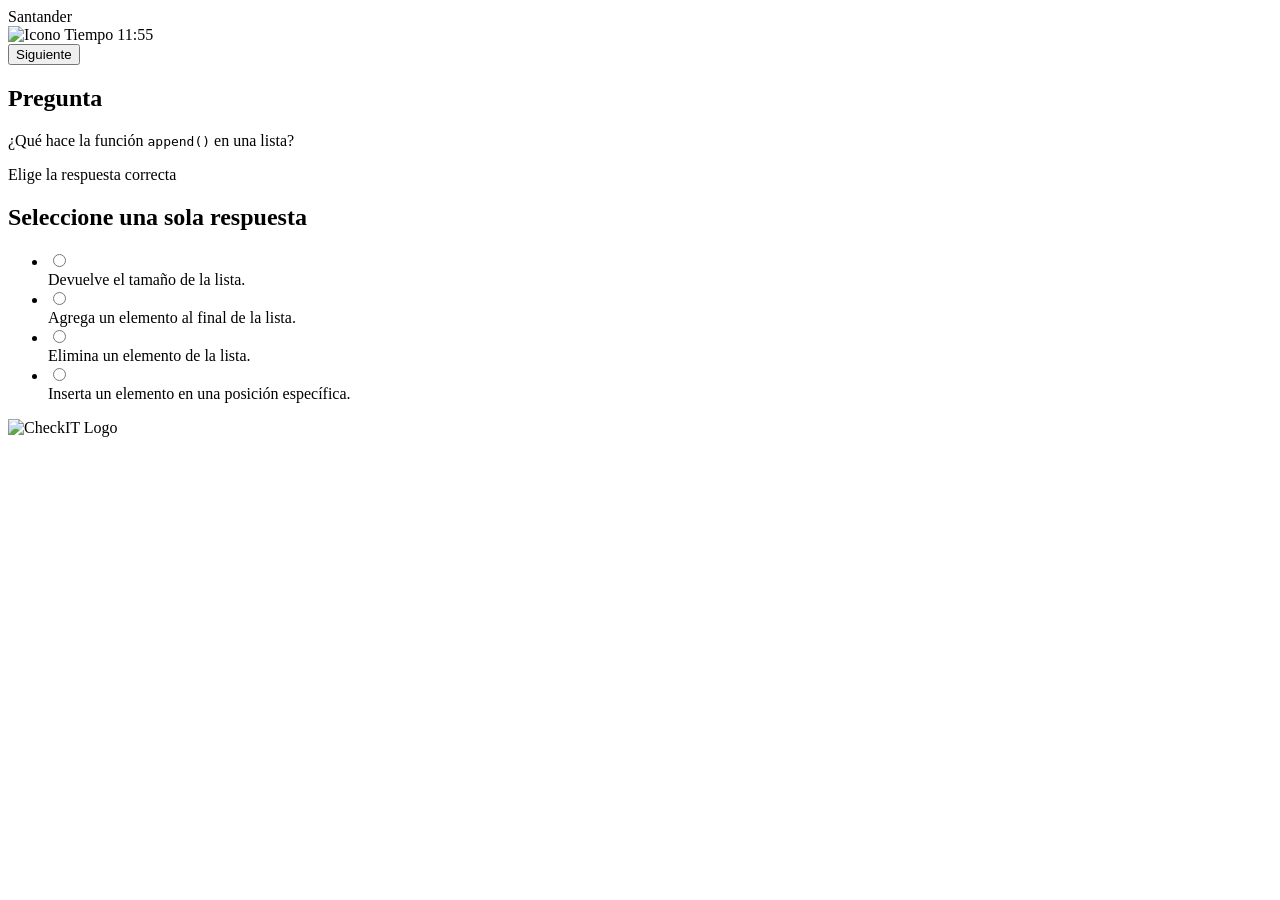
==== CheckIT/Candidato/evaluacion-txt.html @ 127ccbf1 "Agregar archivos de proyecto." ====
<!DOCTYPE html>
<html lang="es">
<head>
    <meta charset="UTF-8">
    <meta name="viewport" content="width=device-width, initial-scale=1.0">
    <title>CheckIT - Pregunta</title>
    <link href="https://fonts.googleapis.com/css2?family=Inter:wght@400;700&family=Roboto:wght@400&display=swap" rel="stylesheet">
    <link rel="stylesheet" href="styles.css">

</head>
<body id="checkit-pregunta">
    <div class="header">
        <div class="logo">Santander</div>
        <div class="timer">
            <img src="imagen/icon-tiempo.png" alt="Icono Tiempo" width="14" height="17">
            11:55
            <div class="progress-bar">
                <div class="progress"></div>
            </div>
        </div>
        <button class="next-button">Siguiente</button>
    </div>
    <div class="container">
        <div class="question-container">
            <div class="question">
                <h2>Pregunta</h2>
                <p>¿Qué hace la función <code>append()</code> en una lista?</p>
                <p>Elige la respuesta correcta</p>
            </div>
            <div class="options">
                <div class="options-title">
                    <h2>Seleccione una sola respuesta</h2>
                </div>
                <ul>
                    <li>
                        <label>
                            <input type="radio" name="answer" value="1">
                            <div class="option-container">Devuelve el tamaño de la lista.</div>
                        </label>
                    </li>
                    <li>
                        <label>
                            <input type="radio" name="answer" value="2">
                            <div class="option-container">Agrega un elemento al final de la lista.</div>
                        </label>
                    </li>
                    <li>
                        <label>
                            <input type="radio" name="answer" value="3">
                            <div class="option-container">Elimina un elemento de la lista.</div>
                        </label>
                    </li>
                    <li>
                        <label>
                            <input type="radio" name="answer" value="4">
                            <div class="option-container">Inserta un elemento en una posición específica.</div>
                        </label>
                    </li>
                </ul>
            </div>
        </div>
    </div>
    <div class="footer">
        <img src="imagen/lg-checkIT.png" alt="CheckIT Logo">
    </div>
    <script>
        document.querySelectorAll('.option-container').forEach(option => {
            option.addEventListener('dblclick', function() {
                if (this.classList.contains('doubt')) {
                    this.classList.remove('doubt');
                } else {
                    this.classList.add('doubt');
                }
            });
        });
    </script>
</body>
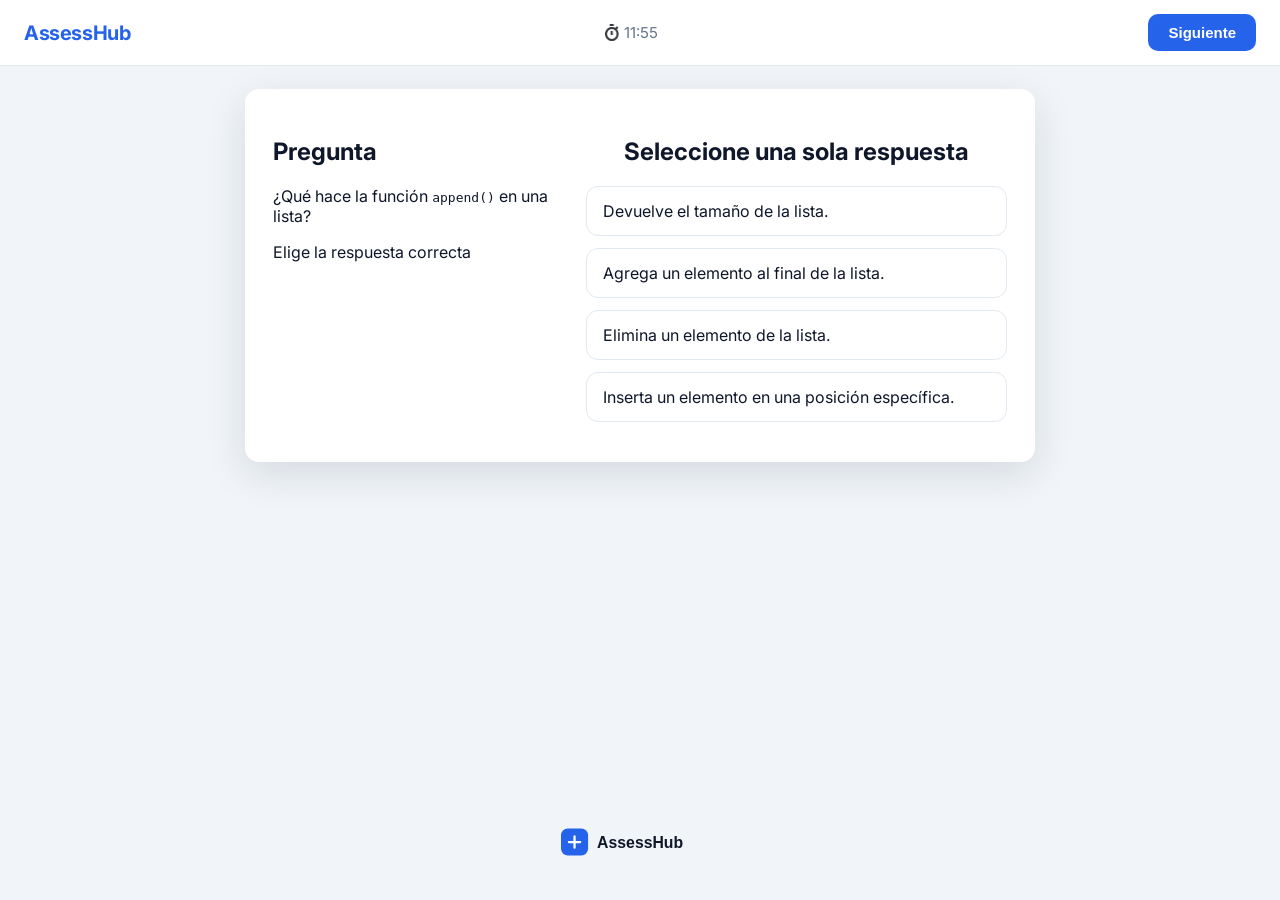
==== commit b016f785: "portfolio: AssessHub branding, UI refresh, neutralize DB secrets - Replace Check IT / Santander disp" ====
--- a/CheckIT/Candidato/evaluacion-txt.html
+++ b/CheckIT/Candidato/evaluacion-txt.html
@@ -3,22 +3,21 @@
 <head>
     <meta charset="UTF-8">
     <meta name="viewport" content="width=device-width, initial-scale=1.0">
-    <title>CheckIT - Pregunta</title>
+    <title>AssessHub — Pregunta</title>
     <link href="https://fonts.googleapis.com/css2?family=Inter:wght@400;700&family=Roboto:wght@400&display=swap" rel="stylesheet">
-    <link rel="stylesheet" href="styles.css">
-
+    <link rel="stylesheet" href="../css/styles.css">
 </head>
-<body id="checkit-pregunta">
+<body id="assesshub-pregunta">
     <div class="header">
-        <div class="logo">Santander</div>
+        <div class="logo">AssessHub</div>
         <div class="timer">
-            <img src="imagen/icon-tiempo.png" alt="Icono Tiempo" width="14" height="17">
+            <img src="../imagen/icon-tiempo.png" alt="Icono tiempo" width="14" height="17">
             11:55
             <div class="progress-bar">
                 <div class="progress"></div>
             </div>
         </div>
-        <button class="next-button">Siguiente</button>
+        <button class="next-button" type="button">Siguiente</button>
     </div>
     <div class="container">
         <div class="question-container">
@@ -61,17 +60,14 @@
         </div>
     </div>
     <div class="footer">
-        <img src="imagen/lg-checkIT.png" alt="CheckIT Logo">
+        <img src="../imagen/logo-assesshub.svg" alt="AssessHub">
     </div>
     <script>
         document.querySelectorAll('.option-container').forEach(option => {
             option.addEventListener('dblclick', function() {
-                if (this.classList.contains('doubt')) {
-                    this.classList.remove('doubt');
-                } else {
-                    this.classList.add('doubt');
-                }
+                this.classList.toggle('doubt');
             });
         });
     </script>
 </body>
+</html>
--- a/CheckIT/css/styles.css
+++ b/CheckIT/css/styles.css
@@ -0,0 +1,512 @@
+/* AssessHub — UI candidato / login (portfolio) */
+
+:root {
+    --ah-bg: #f1f5f9;
+    --ah-surface: #ffffff;
+    --ah-ink: #0f172a;
+    --ah-muted: #64748b;
+    --ah-primary: #2563eb;
+    --ah-primary-dark: #1d4ed8;
+    --ah-accent: #0ea5e9;
+    --ah-border: #e2e8f0;
+    --ah-radius: 14px;
+    --ah-shadow: 0 12px 40px rgba(15, 23, 42, 0.12);
+}
+
+/* LOGIN */
+.login-page {
+    font-family: 'Inter', 'Roboto', sans-serif;
+    margin: 0;
+    padding: 24px;
+    display: flex;
+    justify-content: center;
+    align-items: center;
+    min-height: 100vh;
+    background: linear-gradient(145deg, #0f172a 0%, #1e3a8a 45%, #0284c7 100%);
+    box-sizing: border-box;
+}
+
+.login-page .container {
+    display: flex;
+    max-width: 980px;
+    width: 100%;
+    box-shadow: var(--ah-shadow);
+    background-color: var(--ah-surface);
+    border-radius: 20px;
+    overflow: hidden;
+}
+
+.login-page .login-form {
+    flex: 1;
+    padding: 48px 40px;
+    box-sizing: border-box;
+    display: flex;
+    flex-direction: column;
+    justify-content: center;
+    align-items: center;
+    gap: 12px;
+}
+
+.login-page .brand-mark,
+.login-page .login-form img {
+    max-width: 220px;
+    height: auto;
+    margin-bottom: 12px;
+}
+
+.login-page .brand-text {
+    font-family: 'Inter', sans-serif;
+    font-weight: 700;
+    font-size: 28px;
+    letter-spacing: -0.03em;
+    color: var(--ah-ink);
+    margin: 0 0 8px;
+}
+
+.login-page .brand-sub {
+    color: var(--ah-muted);
+    font-size: 14px;
+    margin: 0 0 16px;
+    text-align: center;
+}
+
+.login-page .login-form input[type="text"],
+.login-page .login-form input[type="email"],
+.login-page .login-form input[type="password"],
+.login-page .email-input,
+.login-page .password-input {
+    width: 100%;
+    max-width: 320px;
+    padding: 12px 14px;
+    margin-bottom: 8px;
+    border: 1px solid var(--ah-border);
+    border-radius: 10px;
+    font-size: 15px;
+    box-sizing: border-box;
+}
+
+.login-page .login-form input[type="checkbox"] {
+    margin-right: 8px;
+}
+
+.login-page .login-form a,
+.login-page .login-form a:visited {
+    color: var(--ah-primary);
+    text-decoration: none;
+    font-size: 13px;
+}
+
+.login-page .login-form button,
+.login-page .login-form input[type="submit"],
+.login-page .login-form .btn,
+.login-page #Login1 input[type="submit"] {
+    width: 100%;
+    max-width: 320px;
+    padding: 12px;
+    background: linear-gradient(135deg, var(--ah-primary), var(--ah-accent));
+    border: none;
+    color: white;
+    font-size: 15px;
+    font-weight: 600;
+    border-radius: 10px;
+    cursor: pointer;
+    margin-top: 8px;
+}
+
+.login-page .login-form button:hover,
+.login-page #Login1 input[type="submit"]:hover {
+    background: var(--ah-primary-dark);
+}
+
+.login-page h1 {
+    font-family: 'Inter', sans-serif;
+    font-weight: 700;
+    font-size: 24px;
+    margin-bottom: 20px;
+}
+
+.login-page .login-options {
+    display: flex;
+    align-items: center;
+    justify-content: space-between;
+    width: 100%;
+    max-width: 320px;
+    font-size: 13px;
+    color: var(--ah-muted);
+}
+
+.login-page .image-section {
+    flex: 1;
+    background:
+        radial-gradient(circle at 30% 30%, rgba(96, 165, 250, 0.45), transparent 50%),
+        linear-gradient(160deg, #1e40af, #0ea5e9);
+    min-height: 520px;
+    display: flex;
+    align-items: flex-end;
+    padding: 40px;
+    color: #fff;
+    box-sizing: border-box;
+}
+
+.login-page .image-section::after {
+    content: "Evaluaciones claras. Resultados confiables.";
+    font-size: 22px;
+    font-weight: 600;
+    line-height: 1.35;
+    max-width: 280px;
+}
+
+@media (max-width: 768px) {
+    .login-page .container {
+        flex-direction: column;
+    }
+
+    .login-page .image-section {
+        display: none;
+    }
+}
+
+/* INSTRUCCIONES */
+.instructions-page {
+    font-family: 'Inter', 'Roboto', sans-serif;
+    background-color: var(--ah-bg);
+    color: var(--ah-ink);
+    margin: 0;
+    padding: 0;
+    overflow-x: hidden;
+    display: flex;
+    flex-direction: column;
+    min-height: 100vh;
+    box-sizing: border-box;
+}
+
+.instructions-page h1,
+.instructions-page h2,
+.instructions-page h3,
+.instructions-page h4,
+.instructions-page h5,
+.instructions-page h6 {
+    font-family: 'Inter', sans-serif;
+}
+
+.instructions-page .header {
+    width: 100%;
+    display: flex;
+    justify-content: space-between;
+    align-items: center;
+    padding: 14px 24px;
+    background-color: #ffffff;
+    box-shadow: 0 1px 0 rgba(15, 23, 42, 0.06);
+    box-sizing: border-box;
+}
+
+.instructions-page .header .logo {
+    font-size: 20px;
+    font-weight: 700;
+    color: var(--ah-primary);
+    letter-spacing: -0.02em;
+}
+
+.instructions-page .container {
+    max-width: 1100px;
+    margin: 0 auto;
+    padding: 28px 20px;
+    box-sizing: border-box;
+    flex: 1;
+}
+
+.instructions-page .instructions-container {
+    background-color: #fff;
+    padding: 28px;
+    border-radius: var(--ah-radius);
+    box-shadow: var(--ah-shadow);
+    margin-bottom: 20px;
+    box-sizing: border-box;
+    display: flex;
+    justify-content: space-between;
+    gap: 28px;
+}
+
+.instructions-page .instructions-left,
+.instructions-page .instructions-right {
+    width: 48%;
+}
+
+.instructions-page .instructions {
+    font-size: 16px;
+    line-height: 1.65;
+    color: #334155;
+}
+
+.instructions-page .footer {
+    text-align: center;
+    margin-top: auto;
+    margin-bottom: 20px;
+    box-sizing: border-box;
+    padding: 16px 0;
+    width: 100%;
+    color: var(--ah-muted);
+    font-weight: 600;
+}
+
+.instructions-page .footer img {
+    max-height: 36px;
+}
+
+.instructions-page .start-button {
+    background-color: var(--ah-primary);
+    color: white;
+    border: none;
+    padding: 12px 28px;
+    font-size: 16px;
+    font-weight: 600;
+    border-radius: 10px;
+    cursor: pointer;
+    display: block;
+    margin: 20px auto 0 auto;
+}
+
+.instructions-page .start-button:hover {
+    background-color: var(--ah-primary-dark);
+}
+
+@media screen and (max-width: 600px) {
+    .instructions-page .header {
+        flex-direction: column;
+        align-items: flex-start;
+    }
+    .instructions-page .instructions-container {
+        flex-direction: column;
+    }
+    .instructions-page .instructions-left,
+    .instructions-page .instructions-right {
+        width: 100%;
+    }
+}
+
+/* EVALUACIONES */
+body#assesshub-pregunta {
+    font-family: 'Inter', 'Roboto', sans-serif;
+    background-color: var(--ah-bg);
+    color: var(--ah-ink);
+    margin: 0;
+    padding: 0;
+    overflow-x: hidden;
+    display: flex;
+    flex-direction: column;
+    min-height: 100vh;
+    box-sizing: border-box;
+}
+
+body#assesshub-pregunta h1,
+body#assesshub-pregunta h2,
+body#assesshub-pregunta h3,
+body#assesshub-pregunta h4,
+body#assesshub-pregunta h5,
+body#assesshub-pregunta h6 {
+    font-family: 'Inter', sans-serif;
+}
+
+body#assesshub-pregunta .header {
+    width: 100%;
+    display: flex;
+    justify-content: space-between;
+    align-items: center;
+    padding: 14px 24px;
+    background-color: #ffffff;
+    box-shadow: 0 1px 0 rgba(15, 23, 42, 0.06);
+    box-sizing: border-box;
+    gap: 16px;
+}
+
+body#assesshub-pregunta .header .logo {
+    font-size: 20px;
+    font-weight: 700;
+    font-family: 'Inter', sans-serif;
+    color: var(--ah-primary);
+    letter-spacing: -0.02em;
+}
+
+body#assesshub-pregunta .header .timer {
+    display: flex;
+    align-items: center;
+    font-size: 15px;
+    justify-content: center;
+    color: var(--ah-muted);
+}
+
+body#assesshub-pregunta .header .timer img {
+    margin-right: 5px;
+}
+
+body#assesshub-pregunta .progress-bar {
+    flex-grow: 1;
+    height: 6px;
+    background-color: #e2e8f0;
+    margin-left: 8px;
+    margin-right: 8px;
+    position: relative;
+    max-width: 150px;
+    border-radius: 999px;
+    overflow: hidden;
+}
+
+body#assesshub-pregunta .progress {
+    width: 50%;
+    height: 100%;
+    background-color: #22c55e;
+    position: absolute;
+    top: 0;
+    left: 0;
+}
+
+body#assesshub-pregunta .header .next-button {
+    background-color: var(--ah-primary);
+    color: white;
+    border: none;
+    padding: 10px 20px;
+    font-size: 15px;
+    font-weight: 600;
+    border-radius: 10px;
+    cursor: pointer;
+}
+
+body#assesshub-pregunta .header .next-button:hover {
+    background-color: var(--ah-primary-dark);
+}
+
+body#assesshub-pregunta .container {
+    max-width: 1100px;
+    margin: 0 auto;
+    padding: 24px 20px;
+    box-sizing: border-box;
+    flex: 1;
+}
+
+body#assesshub-pregunta .question-container {
+    background-color: #fff;
+    padding: 28px;
+    border-radius: var(--ah-radius);
+    box-shadow: var(--ah-shadow);
+    margin-bottom: 20px;
+    display: flex;
+    flex-wrap: nowrap;
+    box-sizing: border-box;
+    gap: 24px;
+}
+
+body#assesshub-pregunta .question {
+    flex: 2;
+    min-width: 280px;
+    padding-right: 8px;
+    box-sizing: border-box;
+}
+
+body#assesshub-pregunta .question img {
+    width: 100%;
+    max-width: 50vw;
+    height: auto;
+    border-radius: 12px;
+}
+
+body#assesshub-pregunta .options {
+    flex: 3;
+    list-style-type: none;
+    padding: 0;
+    box-sizing: border-box;
+}
+
+body#assesshub-pregunta .options ul {
+    list-style-type: none;
+    padding: 0;
+    margin: 0;
+}
+
+body#assesshub-pregunta .options li {
+    margin-bottom: 12px;
+}
+
+body#assesshub-pregunta .option-container {
+    border: 1px solid var(--ah-border);
+    border-radius: 12px;
+    padding: 14px 16px;
+    cursor: pointer;
+    transition: background-color 0.2s, border-color 0.2s, box-shadow 0.2s;
+}
+
+body#assesshub-pregunta .option-container img {
+    width: 100%;
+    max-width: 30vw;
+    height: auto;
+    border-radius: 8px;
+}
+
+body#assesshub-pregunta .options input[type="radio"] {
+    display: none;
+}
+
+body#assesshub-pregunta .options input[type="radio"]:checked + .option-container {
+    background-color: #eff6ff;
+    border-color: var(--ah-primary);
+    box-shadow: 0 0 0 3px rgba(37, 99, 235, 0.15);
+}
+
+body#assesshub-pregunta .option-container.doubt {
+    background-color: #fffbeb;
+    border-color: #f59e0b;
+}
+
+body#assesshub-pregunta .footer {
+    text-align: center;
+    margin-top: auto;
+    margin-bottom: 20px;
+    box-sizing: border-box;
+    padding: 16px 0;
+    width: 100%;
+    color: var(--ah-muted);
+    font-weight: 600;
+}
+
+body#assesshub-pregunta .footer img {
+    max-height: 36px;
+}
+
+body#assesshub-pregunta .options-title {
+    margin-bottom: 12px;
+    font-weight: 700;
+    text-align: center;
+    width: 100%;
+    font-family: 'Inter', sans-serif;
+}
+
+@media screen and (max-width: 600px) {
+    body#assesshub-pregunta .header {
+        flex-direction: column;
+        align-items: flex-start;
+    }
+    body#assesshub-pregunta .header .timer {
+        margin-top: 10px;
+        justify-content: flex-start;
+    }
+    body#assesshub-pregunta .progress-bar {
+        width: 100%;
+        margin: 10px 0;
+    }
+    body#assesshub-pregunta .question-container {
+        flex-direction: column;
+        padding: 16px;
+    }
+    body#assesshub-pregunta .question,
+    body#assesshub-pregunta .options {
+        min-width: 100%;
+        padding: 0;
+    }
+    body#assesshub-pregunta .header .next-button {
+        width: 100%;
+        margin-top: 10px;
+    }
+    body#assesshub-pregunta .question img,
+    body#assesshub-pregunta .option-container img {
+        max-width: 90vw;
+    }
+}
